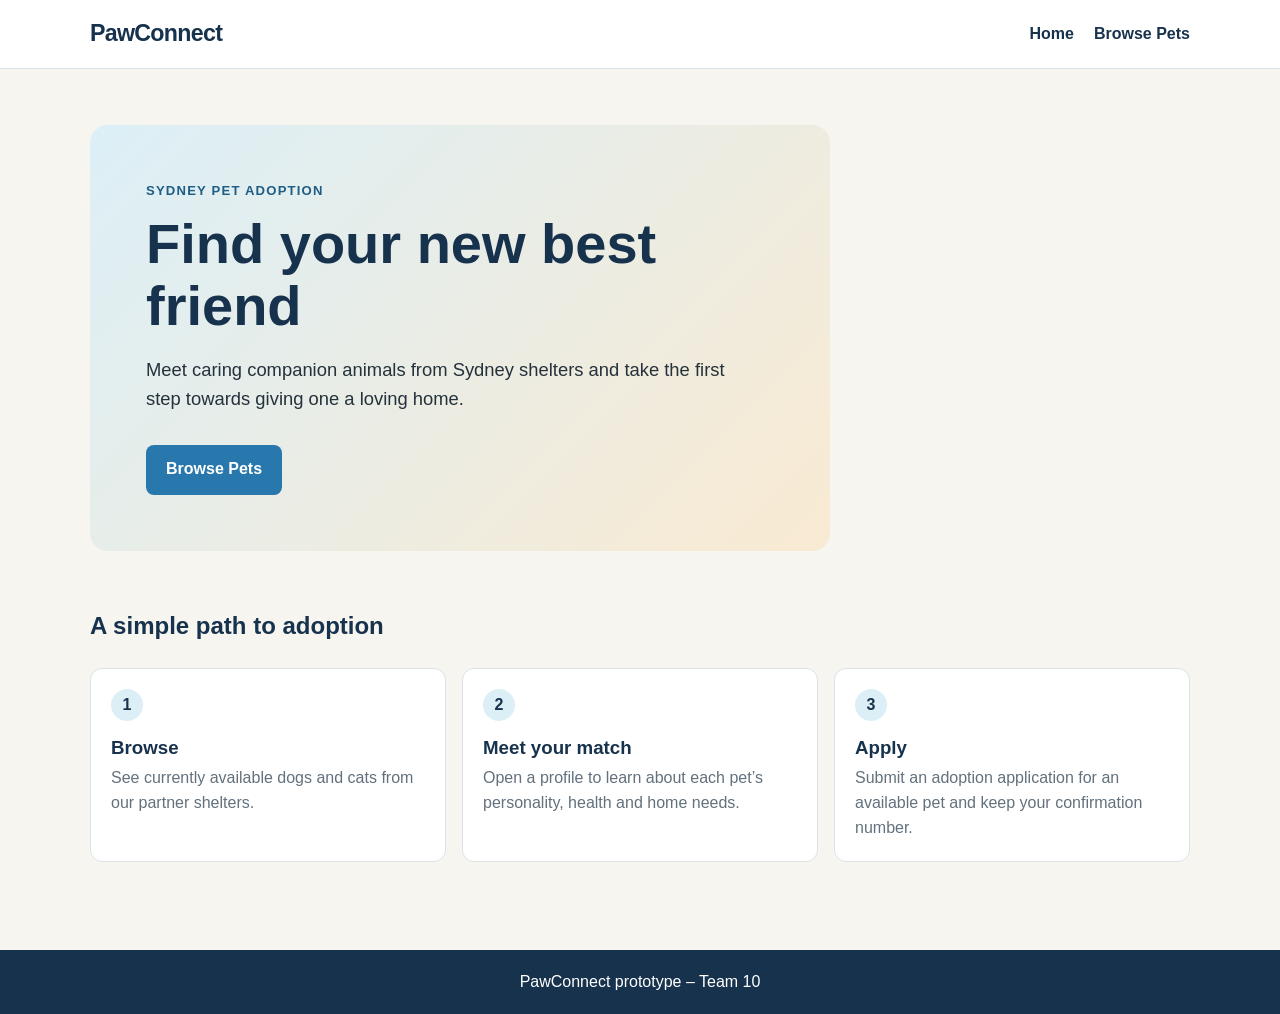
==== index.html @ aecc5d8a "Sprint 1 prototype: US1 browse pets, US2 apply Moved from hai tao's ChatGPT-hosted site to the team " ====
<!doctype html>
<html lang="en">
<head>
  <meta charset="utf-8">
  <meta name="viewport" content="width=device-width, initial-scale=1">
  <title>PawConnect | Pet Adoption</title>
  <link rel="stylesheet" href="style.css">
</head>
<body>
  <header class="site-header"><div class="header-inner">
    <a class="logo" href="index.html">PawConnect</a>
    <nav class="site-nav" aria-label="Main navigation"><a href="index.html">Home</a><a href="browse.html">Browse Pets</a></nav>
  </div></header>
  <main>
    <section class="hero">
      <p class="eyebrow">Sydney pet adoption</p>
      <h1>Find your new best friend</h1>
      <p>Meet caring companion animals from Sydney shelters and take the first step towards giving one a loving home.</p>
      <a class="button" href="browse.html">Browse Pets</a>
    </section>
    <section class="how-it-works" aria-labelledby="how-it-works-title">
      <h2 id="how-it-works-title">A simple path to adoption</h2>
      <div class="steps">
        <article><span>1</span><h3>Browse</h3><p>See currently available dogs and cats from our partner shelters.</p></article>
        <article><span>2</span><h3>Meet your match</h3><p>Open a profile to learn about each pet’s personality, health and home needs.</p></article>
        <article><span>3</span><h3>Apply</h3><p>Submit an adoption application for an available pet and keep your confirmation number.</p></article>
      </div>
    </section>
  </main>
  <footer class="site-footer"><div class="footer-inner">PawConnect prototype – Team 10</div></footer>
</body>
</html>
---- style.css ----
:root { --navy: #17324d; --blue: #2878ad; --cream: #f7f5ef; --ink: #25313b; --muted: #62717d; }
* { box-sizing: border-box; }
body { margin: 0; min-height: 100vh; display: flex; flex-direction: column; font-family: Arial, sans-serif; color: var(--ink); background: var(--cream); line-height: 1.55; }
a { color: var(--blue); text-decoration: none; }
a:hover, a:focus { text-decoration: underline; }
.site-header { background: #fff; border-bottom: 1px solid #dce3e7; }
.header-inner, main, .footer-inner { width: min(1100px, calc(100% - 2rem)); margin: 0 auto; }
.header-inner { min-height: 68px; display: flex; align-items: center; justify-content: space-between; gap: 1rem; }
.logo { color: var(--navy); font-size: 1.45rem; font-weight: 800; letter-spacing: -.03em; }
.site-nav { display: flex; gap: 1.25rem; }
.site-nav a { color: var(--navy); font-weight: 700; }
main { flex: 1; padding: 3.5rem 0; }
.hero { max-width: 740px; padding: 3.5rem; border-radius: 18px; background: linear-gradient(135deg, #dceff7, #f9ead2); }
h1 { margin: 0 0 .5rem; color: var(--navy); font-size: clamp(2rem, 5vw, 3.5rem); line-height: 1.12; }
h2 { margin: 0 0 1.5rem; color: var(--navy); }
.hero p { max-width: 600px; font-size: 1.15rem; }
.eyebrow { margin: 0 0 .7rem; color: #205d85; font-size: .82rem !important; font-weight: 800; letter-spacing: .09em; text-transform: uppercase; }
.button { display: inline-block; margin-top: .8rem; padding: .8rem 1.25rem; border-radius: 8px; background: var(--blue); color: #fff; font-weight: 700; text-decoration: none; }
.button:hover, .button:focus { background: #1c5d89; text-decoration: none; }
.pet-grid { display: grid; grid-template-columns: repeat(auto-fit, minmax(230px, 1fr)); gap: 1.35rem; }
.pet-card { overflow: hidden; display: block; border: 1px solid #dce3e7; border-radius: 12px; background: #fff; color: inherit; box-shadow: 0 2px 8px #152d4214; transition: transform .15s ease, box-shadow .15s ease; }
.pet-card:hover, .pet-card:focus { transform: translateY(-3px); box-shadow: 0 7px 16px #152d4226; text-decoration: none; }
.pet-card img, .profile-photo { width: 100%; object-fit: cover; background: #d9dde0; }
.pet-card img { height: 200px; }
.pet-card-image-placeholder { display: grid; min-height: 200px; place-items: center; padding: 1rem; background: #d9dde0; color: #50606b; font-weight: 700; text-align: center; }
.card-content { padding: 1rem; }
.card-top { display: flex; align-items: center; justify-content: space-between; gap: .7rem; }
.card-content h2 { margin: 0; font-size: 1.35rem; }
.card-content p { margin: .65rem 0 0; color: var(--muted); }
.status { display: inline-block; flex: none; padding: .18rem .58rem; border-radius: 999px; font-size: .78rem; font-weight: 700; }
.status-available { background: #d8f3e1; color: #17653a; }
.status-reserved { background: #fff0bd; color: #765200; }
.status-adopted { background: #e4e8eb; color: #4a5864; }
.empty-state { padding: 2rem; border: 1px dashed #9baab5; border-radius: 12px; background: #fff; color: var(--muted); text-align: center; }
.how-it-works { margin-top: 3.5rem; }
.steps { display: grid; grid-template-columns: repeat(3, 1fr); gap: 1rem; }
.steps article { padding: 1.25rem; border: 1px solid #dce3e7; border-radius: 12px; background: #fff; }
.steps span { display: grid; width: 2rem; height: 2rem; place-items: center; border-radius: 50%; background: #dceff7; color: var(--navy); font-weight: 800; }
.steps h3 { margin: .75rem 0 .25rem; color: var(--navy); }
.steps p { margin: 0; color: var(--muted); }
.back-link { display: inline-block; margin-bottom: 1.25rem; font-weight: 700; }
.profile { display: grid; grid-template-columns: minmax(0, 1fr) minmax(0, 1fr); gap: 2rem; padding: 1.25rem; border: 1px solid #dce3e7; border-radius: 14px; background: #fff; }
.profile-photo { min-height: 340px; height: 100%; border-radius: 9px; }
.profile-heading { display: flex; align-items: center; gap: 1rem; flex-wrap: wrap; margin-bottom: 1.5rem; }
.profile-heading h1 { margin: 0; font-size: 2.5rem; }
.details { display: grid; grid-template-columns: 1fr 1fr; gap: .85rem 1.25rem; margin: 0; }
.details div { border-bottom: 1px solid #e7ecef; padding-bottom: .65rem; }
.details dt { font-size: .83rem; color: var(--muted); font-weight: 700; text-transform: uppercase; }
.details dd { margin: .15rem 0 0; }
.description { margin-top: 1.25rem; }
.application-panel { margin-top: 1.5rem; padding-top: 1.4rem; border-top: 1px solid #e7ecef; }
.application-form { display: grid; gap: .9rem; margin-top: 1rem; }
.application-form label { display: grid; gap: .35rem; font-weight: 700; }
.application-form input, .application-form textarea { width: 100%; padding: .65rem; border: 1px solid #aebbc4; border-radius: 6px; color: var(--ink); font: inherit; }
.application-form textarea { min-height: 90px; resize: vertical; }
.field-error { min-height: 1.1rem; color: #a52121; font-size: .88rem; font-weight: 400; }
.confirmation { margin-top: 1rem; padding: 1rem; border-radius: 8px; background: #d8f3e1; color: #17653a; font-weight: 700; }
.availability-note { margin: 0; padding: 1rem; border-radius: 8px; background: #fff0bd; color: #765200; font-weight: 700; }
.saved-applications { margin-top: 1rem; border: 1px solid #dce3e7; border-radius: 8px; padding: .7rem 1rem; }
.saved-applications summary { cursor: pointer; color: var(--navy); font-weight: 700; }
.saved-applications ul { margin: .7rem 0 0; padding-left: 1.2rem; }
.site-footer { margin-top: 2rem; padding: 1.25rem 0; background: var(--navy); color: #fff; text-align: center; }
@media (max-width: 640px) { .header-inner { padding: .8rem 0; align-items: flex-start; flex-direction: column; } main { padding: 2rem 0; } .hero { padding: 2rem; } .steps { grid-template-columns: 1fr; } .profile { grid-template-columns: 1fr; } .profile-photo { min-height: 260px; max-height: 420px; } .details { grid-template-columns: 1fr; } }
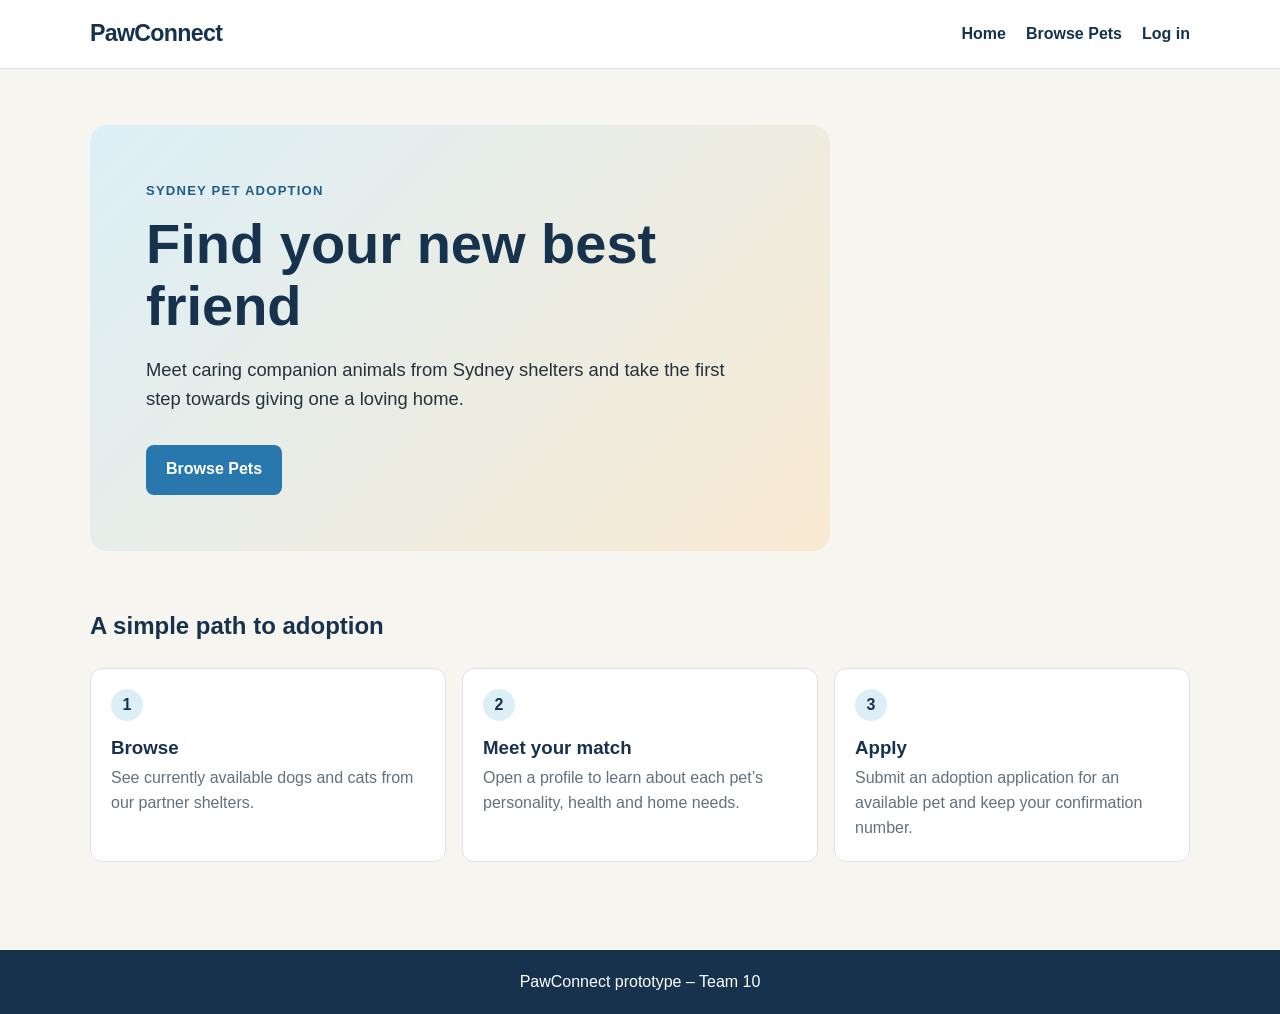
==== commit e79d7b0d: "T1-71 US17: login, logout and demo accounts Adds auth.js (localStorage accounts and session), login." ====
--- a/index.html
+++ b/index.html
@@ -28,5 +28,6 @@
     </section>
   </main>
   <footer class="site-footer"><div class="footer-inner">PawConnect prototype – Team 10</div></footer>
+  <script src="auth.js"></script>
 </body>
 </html>
--- a/style.css
+++ b/style.css
@@ -61,3 +61,21 @@
 .saved-applications ul { margin: .7rem 0 0; padding-left: 1.2rem; }
 .site-footer { margin-top: 2rem; padding: 1.25rem 0; background: var(--navy); color: #fff; text-align: center; }
 @media (max-width: 640px) { .header-inner { padding: .8rem 0; align-items: flex-start; flex-direction: column; } main { padding: 2rem 0; } .hero { padding: 2rem; } .steps { grid-template-columns: 1fr; } .profile { grid-template-columns: 1fr; } .profile-photo { min-height: 260px; max-height: 420px; } .details { grid-template-columns: 1fr; } }
+
+/* Accounts (US17) */
+.site-nav { align-items: center; }
+.nav-button { padding: 0; border: 0; background: none; color: var(--navy); font: inherit; font-weight: 700; cursor: pointer; }
+.nav-button:hover, .nav-button:focus { text-decoration: underline; }
+.auth-panel { max-width: 460px; padding: 2rem; border: 1px solid #dce3e7; border-radius: 14px; background: #fff; }
+.auth-panel h1 { font-size: 2.2rem; }
+.auth-panel .button { margin-top: .2rem; border: 0; font: inherit; font-weight: 700; cursor: pointer; }
+.notice { margin: 0 0 1rem; padding: .8rem 1rem; border-radius: 8px; background: #dceff7; color: var(--navy); font-weight: 700; }
+.form-error { min-height: 1.2rem; margin: 0; color: #a52121; font-weight: 700; }
+.demo-accounts { margin-top: 1.5rem; padding: .8rem 1rem; border: 1px dashed #9baab5; border-radius: 8px; color: var(--muted); }
+.demo-accounts summary { cursor: pointer; color: var(--navy); font-weight: 700; }
+.demo-accounts ul { margin: .5rem 0 0; padding-left: 1.2rem; }
+.panel { margin-top: 1.5rem; padding: 1.5rem; border: 1px solid #dce3e7; border-radius: 12px; background: #fff; }
+.panel h2 { margin-bottom: 1rem; }
+.muted { color: var(--muted); }
+.staff-tools { grid-template-columns: repeat(2, 1fr); margin-top: 1.5rem; }
+@media (max-width: 640px) { .staff-tools { grid-template-columns: 1fr; } .auth-panel { padding: 1.25rem; } }
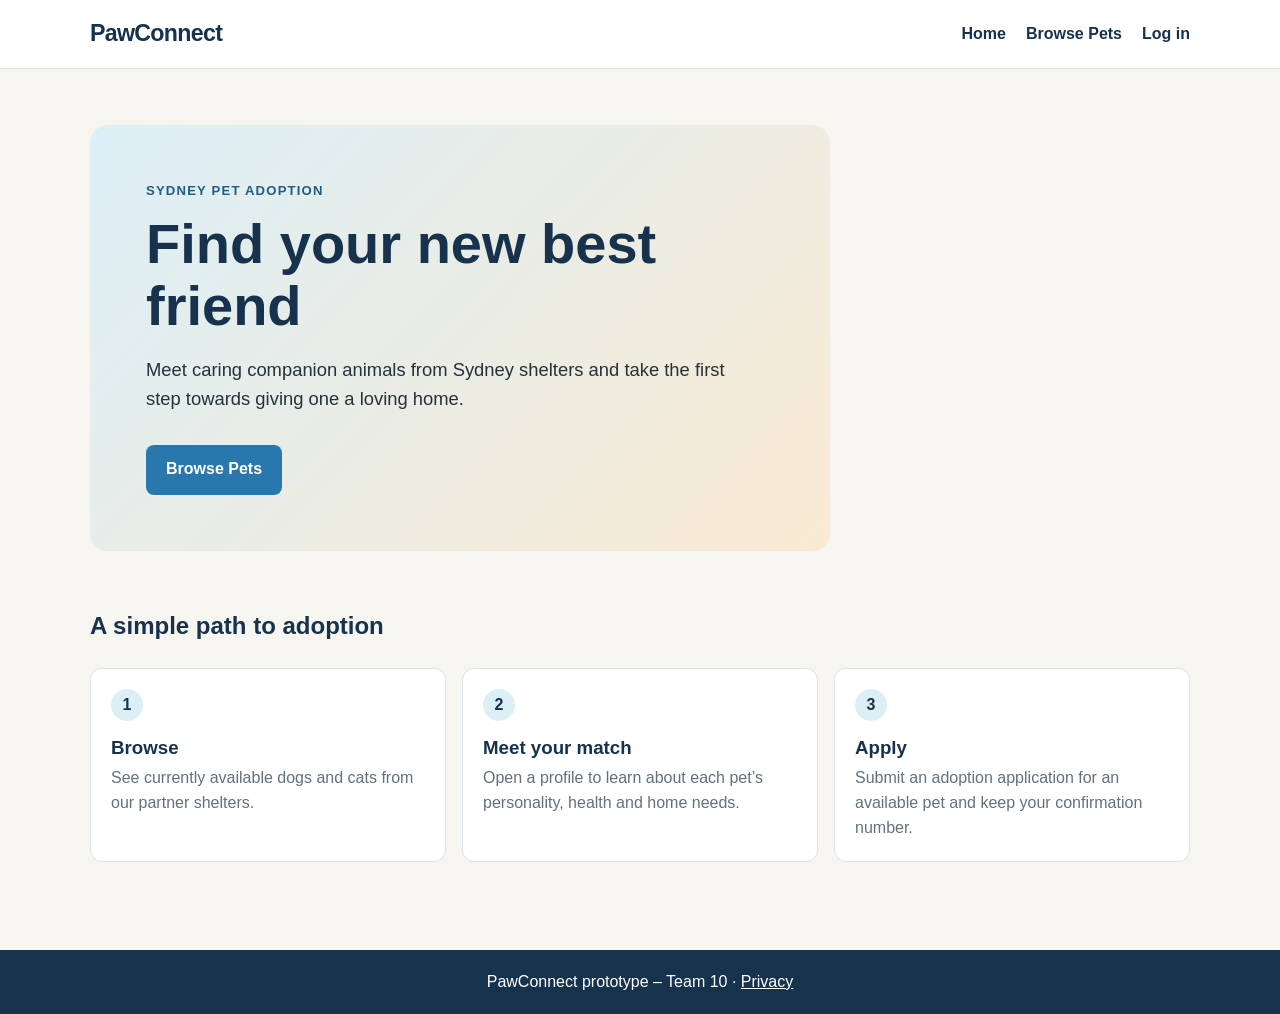
==== commit c242d94d: "T1-76 US19: privacy notice, consent and Privacy Policy page Application form now shows a privacy not" ====
--- a/index.html
+++ b/index.html
@@ -27,7 +27,7 @@
       </div>
     </section>
   </main>
-  <footer class="site-footer"><div class="footer-inner">PawConnect prototype – Team 10</div></footer>
+  <footer class="site-footer"><div class="footer-inner">PawConnect prototype – Team 10 · <a href="privacy.html">Privacy</a></div></footer>
   <script src="auth.js"></script>
 </body>
 </html>
--- a/style.css
+++ b/style.css
@@ -79,3 +79,12 @@
 .muted { color: var(--muted); }
 .staff-tools { grid-template-columns: repeat(2, 1fr); margin-top: 1.5rem; }
 @media (max-width: 640px) { .staff-tools { grid-template-columns: 1fr; } .auth-panel { padding: 1.25rem; } }
+
+/* Privacy notice and consent (US19) */
+.site-footer a { color: #fff; text-decoration: underline; }
+.privacy-notice { margin: .3rem 0 0; padding: .8rem 1rem; border-radius: 8px; background: #f1f5f8; color: var(--ink); font-size: .95rem; }
+.application-form .consent { display: flex; align-items: flex-start; gap: .55rem; font-weight: 400; }
+.application-form .consent input { width: auto; margin-top: .3rem; }
+.policy { max-width: 820px; }
+.policy .panel ul { margin: 0; padding-left: 1.2rem; }
+.policy .panel p { margin: .6rem 0 0; }
